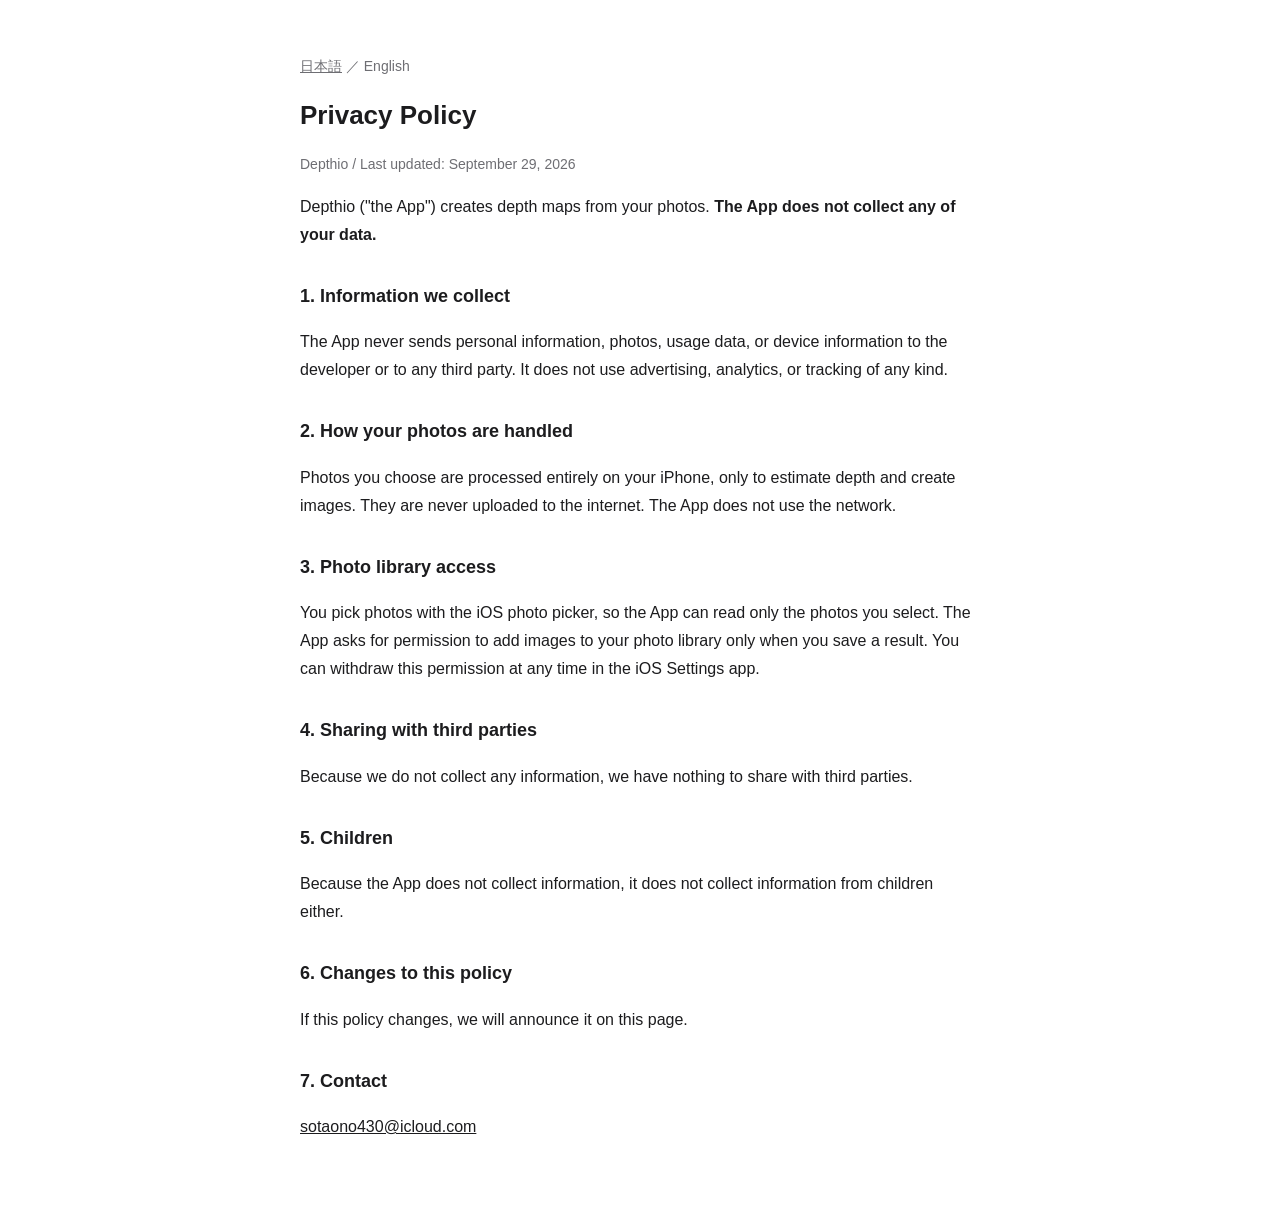
==== privacy-en.html @ c30cb239 "Add English privacy policy and support pages; language links Co-Authored-By: Claude Sonnet 5.5 <nore" ====
<!doctype html>
<html lang="en">
<head>
<meta charset="utf-8">
<meta name="viewport" content="width=device-width, initial-scale=1">
<title>Privacy Policy – Depthio</title>
<link rel="stylesheet" href="style.css">
</head>
<body>
<main>
<p class="sub"><a href="privacy.html">日本語</a> ／ English</p>
<h1>Privacy Policy</h1>
<p class="sub">Depthio / Last updated: September 29, 2026</p>

<p>Depthio ("the App") creates depth maps from your photos. <strong>The App does not collect any of your data.</strong></p>

<h2>1. Information we collect</h2>
<p>The App never sends personal information, photos, usage data, or device information to the developer or to any third party. It does not use advertising, analytics, or tracking of any kind.</p>

<h2>2. How your photos are handled</h2>
<p>Photos you choose are processed entirely on your iPhone, only to estimate depth and create images. They are never uploaded to the internet. The App does not use the network.</p>

<h2>3. Photo library access</h2>
<p>You pick photos with the iOS photo picker, so the App can read only the photos you select. The App asks for permission to add images to your photo library only when you save a result. You can withdraw this permission at any time in the iOS Settings app.</p>

<h2>4. Sharing with third parties</h2>
<p>Because we do not collect any information, we have nothing to share with third parties.</p>

<h2>5. Children</h2>
<p>Because the App does not collect information, it does not collect information from children either.</p>

<h2>6. Changes to this policy</h2>
<p>If this policy changes, we will announce it on this page.</p>

<h2>7. Contact</h2>
<p><a href="mailto:sotaono430@icloud.com">sotaono430@icloud.com</a></p>
</main>
</body>
</html>
---- style.css ----
:root { color-scheme: light dark; --bg: #ffffff; --fg: #1c1c1e; --sub: #6e6e73; --line: #e5e5ea; }
@media (prefers-color-scheme: dark) { :root { --bg: #0b0b0c; --fg: #f2f2f2; --sub: #8e8e93; --line: #2a2a2a; } }
body { margin: 0; background: var(--bg); color: var(--fg);
  font: 16px/1.75 -apple-system, BlinkMacSystemFont, "Hiragino Sans", sans-serif; }
main { max-width: 680px; margin: 0 auto; padding: 40px 20px 64px; }
h1 { font-size: 26px; margin: 0 0 4px; }
h2 { font-size: 18px; margin: 32px 0 8px; }
p, li { color: var(--fg); }
.sub { color: var(--sub); font-size: 14px; }
hr { border: 0; border-top: 1px solid var(--line); margin: 40px 0; }
a { color: inherit; }
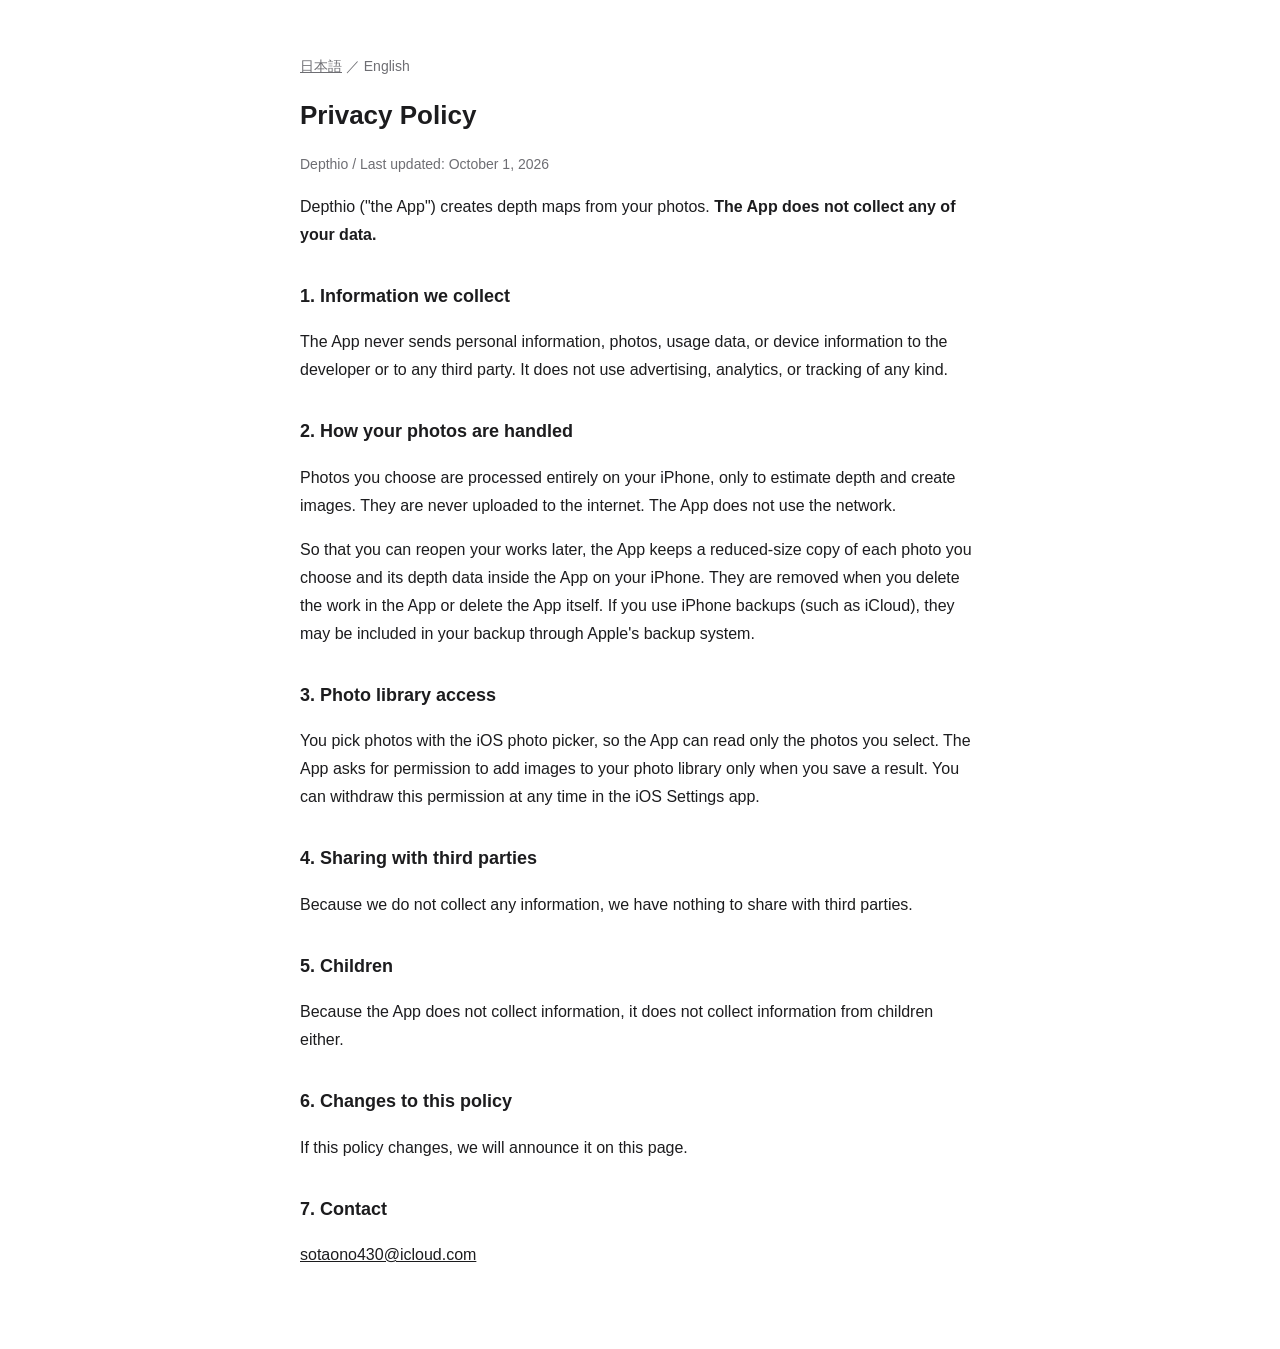
==== commit 2057a98a: "Privacy policy: note that a reduced copy of each photo and its depth data are kept inside the app Co" ====
--- a/privacy-en.html
+++ b/privacy-en.html
@@ -10,7 +10,7 @@
 <main>
 <p class="sub"><a href="privacy.html">日本語</a> ／ English</p>
 <h1>Privacy Policy</h1>
-<p class="sub">Depthio / Last updated: September 29, 2026</p>
+<p class="sub">Depthio / Last updated: October 1, 2026</p>
 
 <p>Depthio ("the App") creates depth maps from your photos. <strong>The App does not collect any of your data.</strong></p>
 
@@ -19,6 +19,7 @@
 
 <h2>2. How your photos are handled</h2>
 <p>Photos you choose are processed entirely on your iPhone, only to estimate depth and create images. They are never uploaded to the internet. The App does not use the network.</p>
+<p>So that you can reopen your works later, the App keeps a reduced-size copy of each photo you choose and its depth data inside the App on your iPhone. They are removed when you delete the work in the App or delete the App itself. If you use iPhone backups (such as iCloud), they may be included in your backup through Apple's backup system.</p>
 
 <h2>3. Photo library access</h2>
 <p>You pick photos with the iOS photo picker, so the App can read only the photos you select. The App asks for permission to add images to your photo library only when you save a result. You can withdraw this permission at any time in the iOS Settings app.</p>
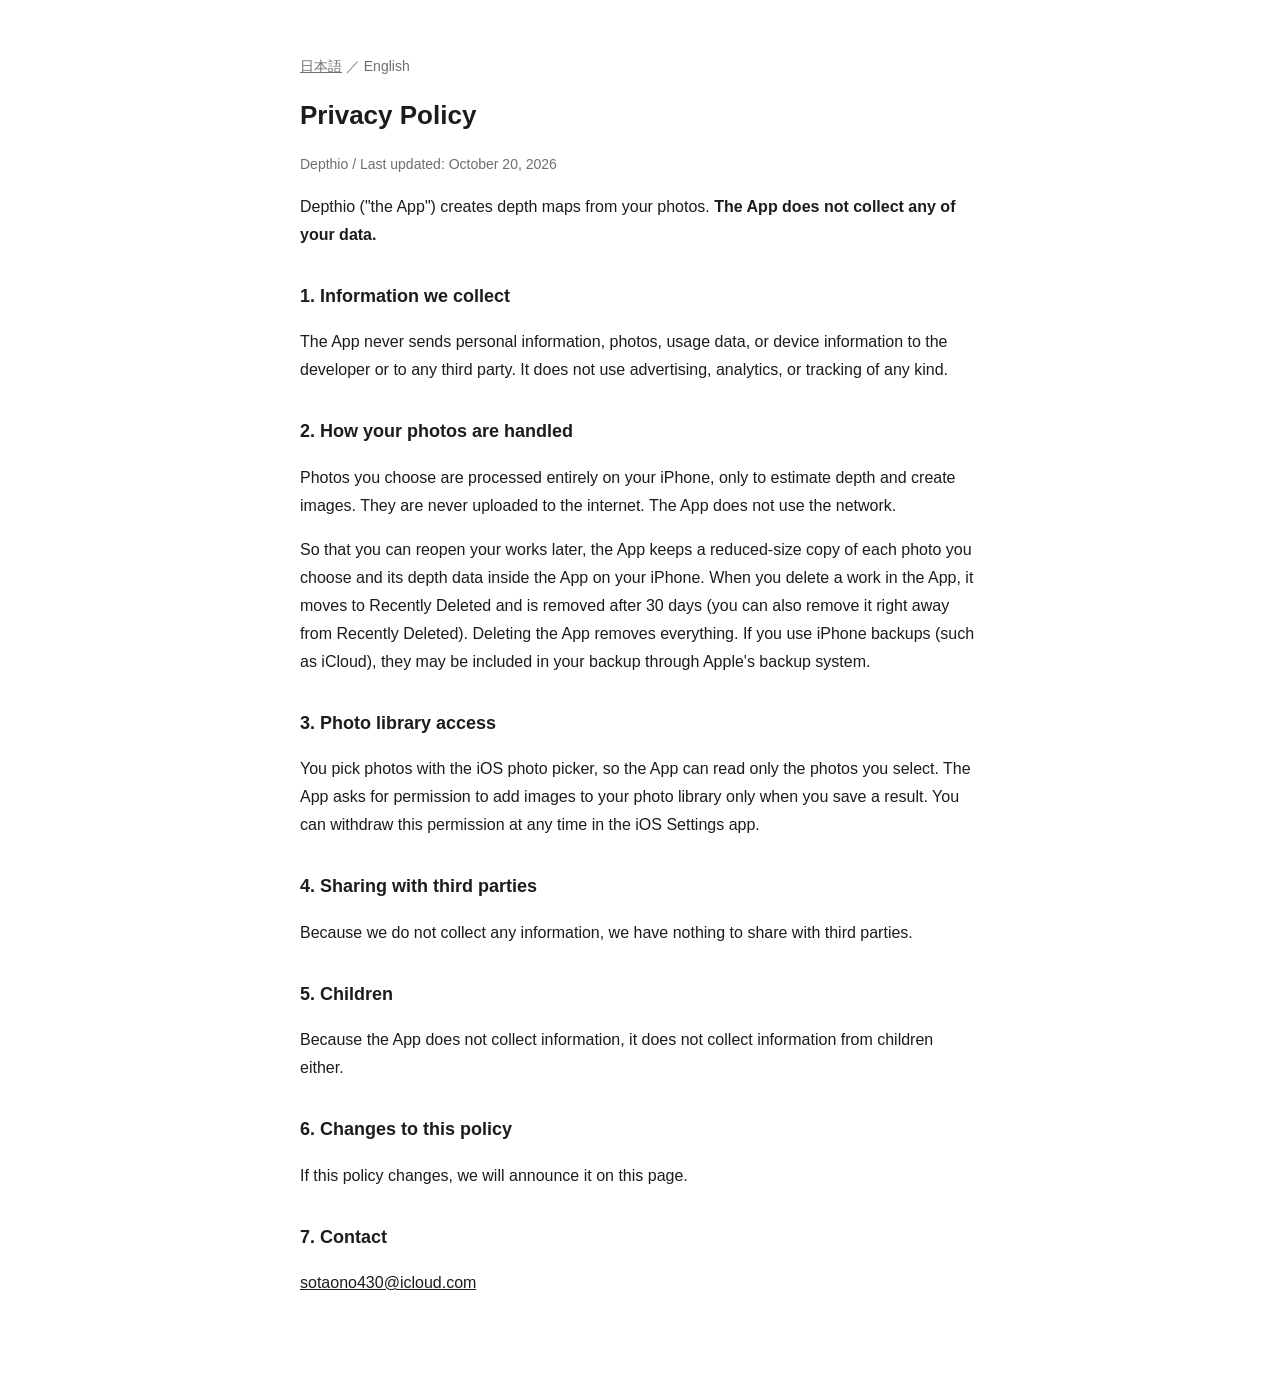
==== commit ed9db525: "Privacy policy: deleted works go to Recently Deleted for 30 days" ====
--- a/privacy-en.html
+++ b/privacy-en.html
@@ -10,7 +10,7 @@
 <main>
 <p class="sub"><a href="privacy.html">日本語</a> ／ English</p>
 <h1>Privacy Policy</h1>
-<p class="sub">Depthio / Last updated: October 1, 2026</p>
+<p class="sub">Depthio / Last updated: October 20, 2026</p>
 
 <p>Depthio ("the App") creates depth maps from your photos. <strong>The App does not collect any of your data.</strong></p>
 
@@ -19,7 +19,7 @@
 
 <h2>2. How your photos are handled</h2>
 <p>Photos you choose are processed entirely on your iPhone, only to estimate depth and create images. They are never uploaded to the internet. The App does not use the network.</p>
-<p>So that you can reopen your works later, the App keeps a reduced-size copy of each photo you choose and its depth data inside the App on your iPhone. They are removed when you delete the work in the App or delete the App itself. If you use iPhone backups (such as iCloud), they may be included in your backup through Apple's backup system.</p>
+<p>So that you can reopen your works later, the App keeps a reduced-size copy of each photo you choose and its depth data inside the App on your iPhone. When you delete a work in the App, it moves to Recently Deleted and is removed after 30 days (you can also remove it right away from Recently Deleted). Deleting the App removes everything. If you use iPhone backups (such as iCloud), they may be included in your backup through Apple's backup system.</p>
 
 <h2>3. Photo library access</h2>
 <p>You pick photos with the iOS photo picker, so the App can read only the photos you select. The App asks for permission to add images to your photo library only when you save a result. You can withdraw this permission at any time in the iOS Settings app.</p>
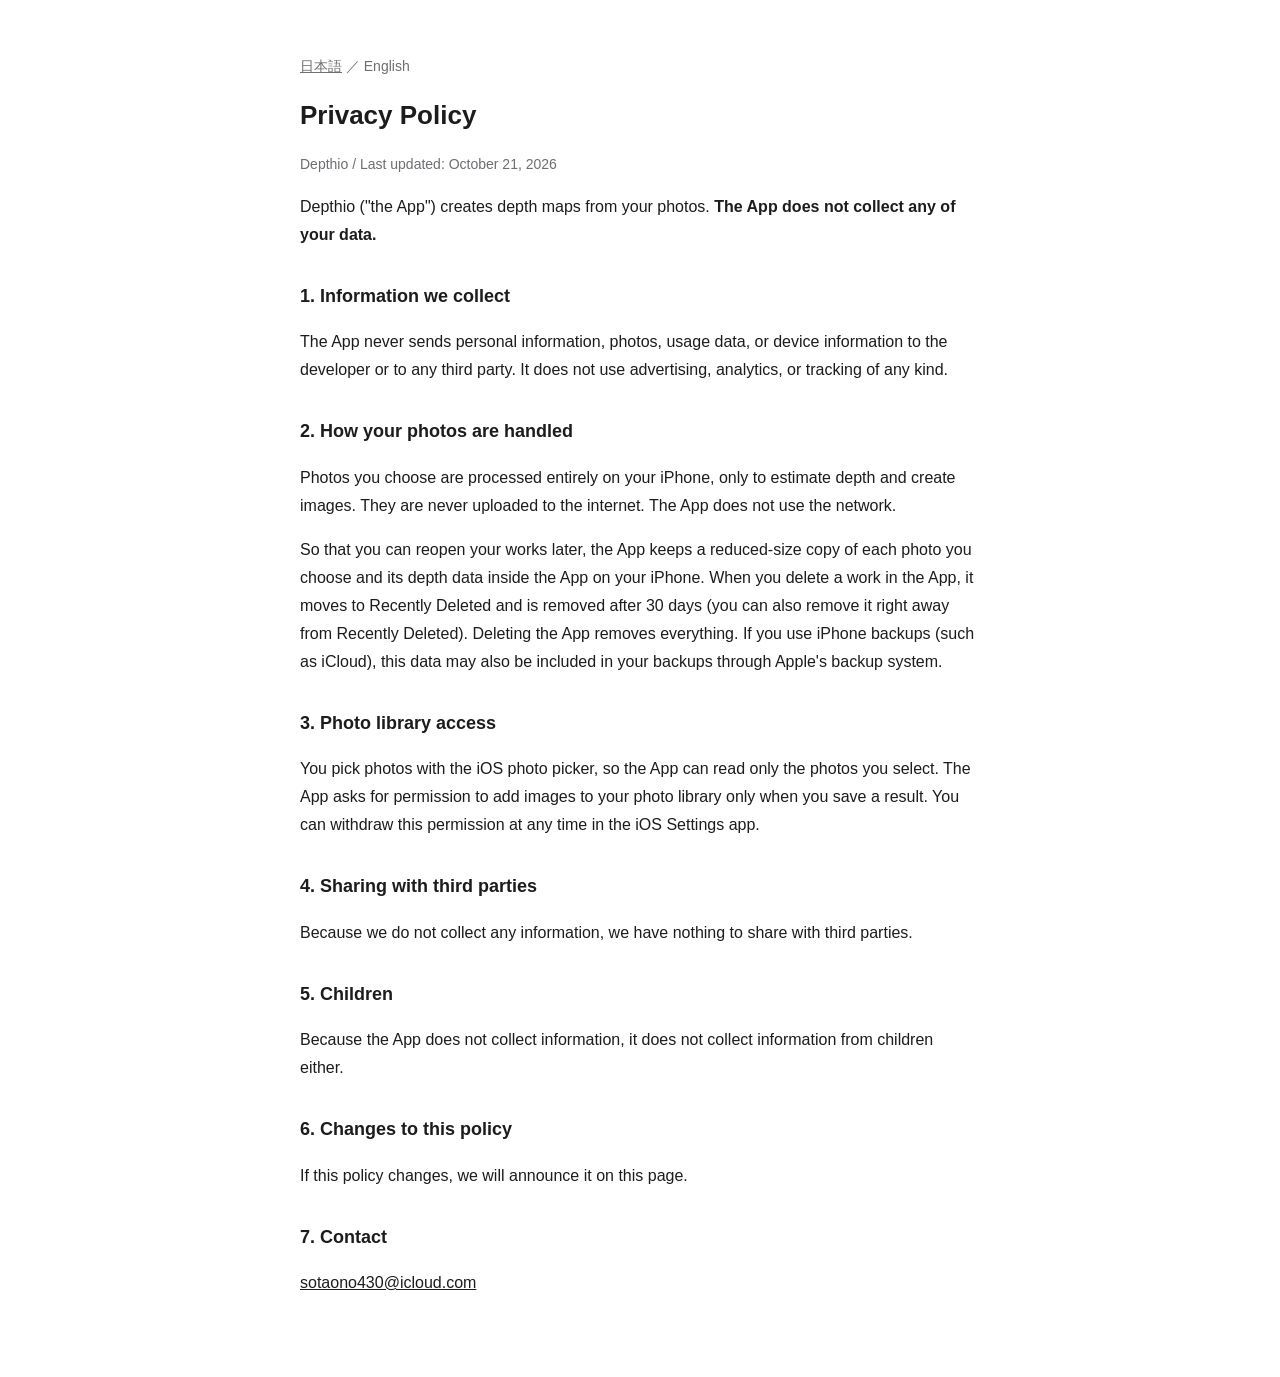
==== commit 2ec9d17f: "Support and privacy pages: wording fixes, Japanese FAQ on processing time, backup sentence names wha" ====
--- a/privacy-en.html
+++ b/privacy-en.html
@@ -10,7 +10,7 @@
 <main>
 <p class="sub"><a href="privacy.html">日本語</a> ／ English</p>
 <h1>Privacy Policy</h1>
-<p class="sub">Depthio / Last updated: October 20, 2026</p>
+<p class="sub">Depthio / Last updated: October 21, 2026</p>
 
 <p>Depthio ("the App") creates depth maps from your photos. <strong>The App does not collect any of your data.</strong></p>
 
@@ -19,7 +19,7 @@
 
 <h2>2. How your photos are handled</h2>
 <p>Photos you choose are processed entirely on your iPhone, only to estimate depth and create images. They are never uploaded to the internet. The App does not use the network.</p>
-<p>So that you can reopen your works later, the App keeps a reduced-size copy of each photo you choose and its depth data inside the App on your iPhone. When you delete a work in the App, it moves to Recently Deleted and is removed after 30 days (you can also remove it right away from Recently Deleted). Deleting the App removes everything. If you use iPhone backups (such as iCloud), they may be included in your backup through Apple's backup system.</p>
+<p>So that you can reopen your works later, the App keeps a reduced-size copy of each photo you choose and its depth data inside the App on your iPhone. When you delete a work in the App, it moves to Recently Deleted and is removed after 30 days (you can also remove it right away from Recently Deleted). Deleting the App removes everything. If you use iPhone backups (such as iCloud), this data may also be included in your backups through Apple's backup system.</p>
 
 <h2>3. Photo library access</h2>
 <p>You pick photos with the iOS photo picker, so the App can read only the photos you select. The App asks for permission to add images to your photo library only when you save a result. You can withdraw this permission at any time in the iOS Settings app.</p>
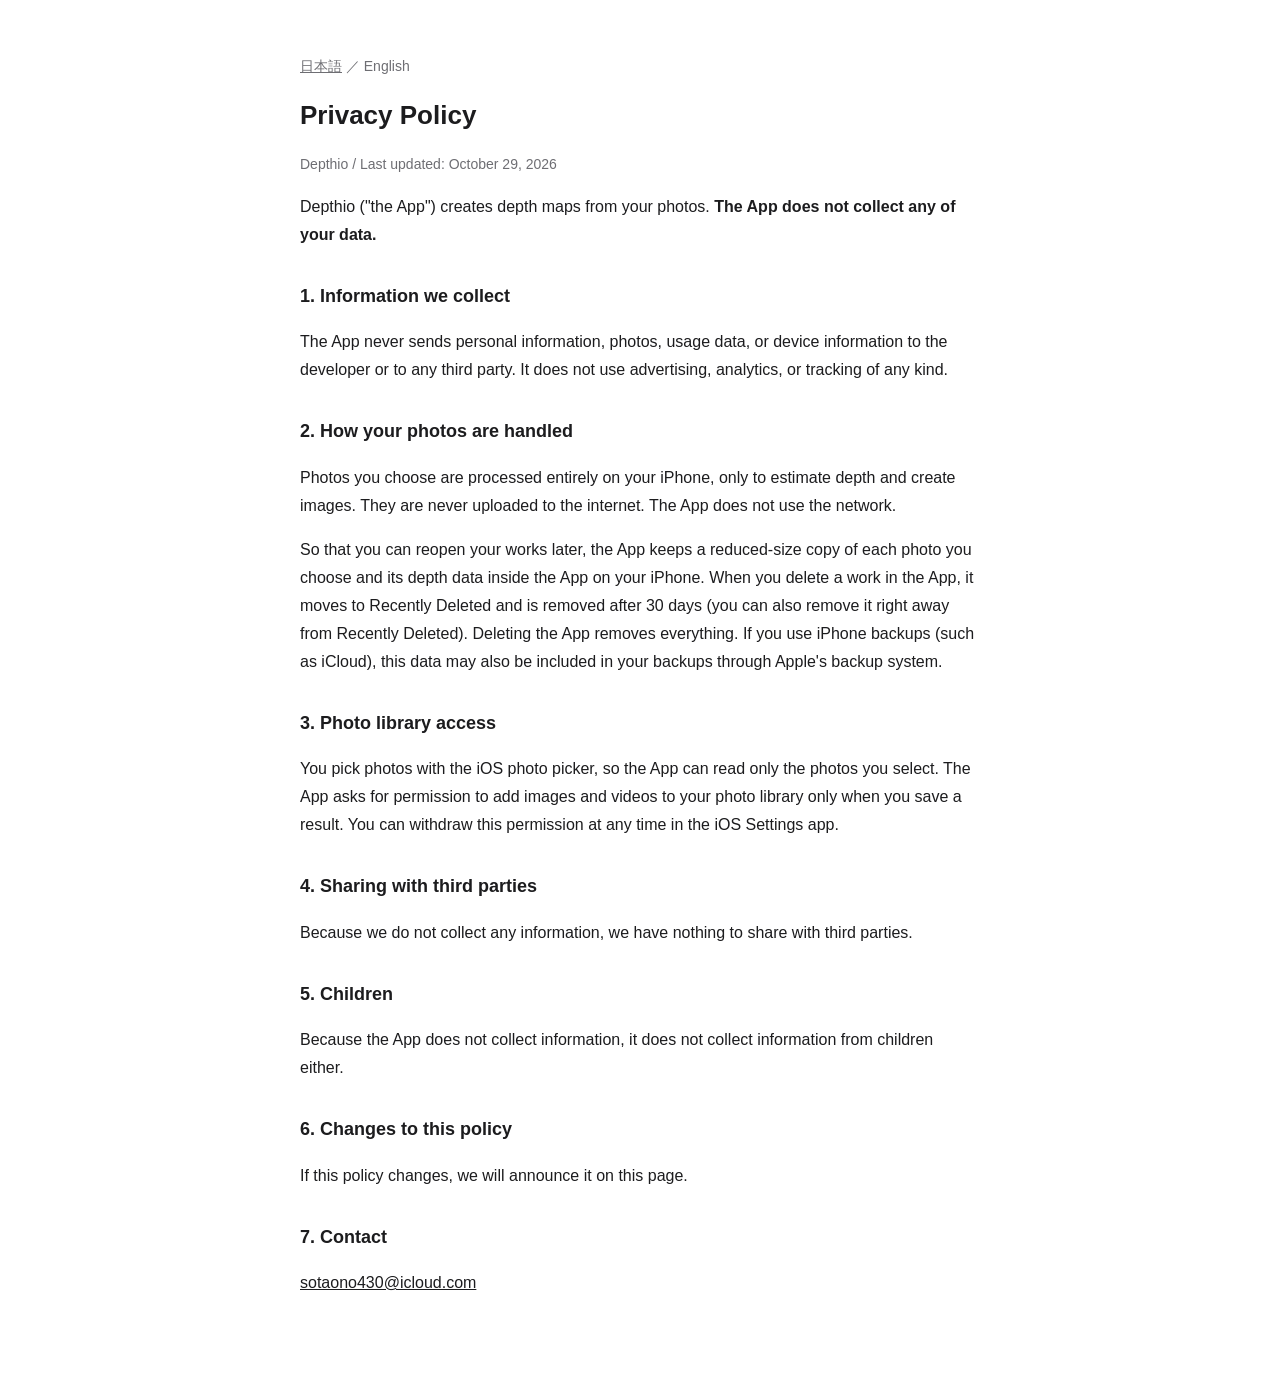
==== commit 367816c8: "Privacy policy: the photo library permission is for saving images and videos (updated 2026-10-29) Co" ====
--- a/privacy-en.html
+++ b/privacy-en.html
@@ -10,7 +10,7 @@
 <main>
 <p class="sub"><a href="privacy.html">日本語</a> ／ English</p>
 <h1>Privacy Policy</h1>
-<p class="sub">Depthio / Last updated: October 21, 2026</p>
+<p class="sub">Depthio / Last updated: October 29, 2026</p>
 
 <p>Depthio ("the App") creates depth maps from your photos. <strong>The App does not collect any of your data.</strong></p>
 
@@ -22,7 +22,7 @@
 <p>So that you can reopen your works later, the App keeps a reduced-size copy of each photo you choose and its depth data inside the App on your iPhone. When you delete a work in the App, it moves to Recently Deleted and is removed after 30 days (you can also remove it right away from Recently Deleted). Deleting the App removes everything. If you use iPhone backups (such as iCloud), this data may also be included in your backups through Apple's backup system.</p>
 
 <h2>3. Photo library access</h2>
-<p>You pick photos with the iOS photo picker, so the App can read only the photos you select. The App asks for permission to add images to your photo library only when you save a result. You can withdraw this permission at any time in the iOS Settings app.</p>
+<p>You pick photos with the iOS photo picker, so the App can read only the photos you select. The App asks for permission to add images and videos to your photo library only when you save a result. You can withdraw this permission at any time in the iOS Settings app.</p>
 
 <h2>4. Sharing with third parties</h2>
 <p>Because we do not collect any information, we have nothing to share with third parties.</p>
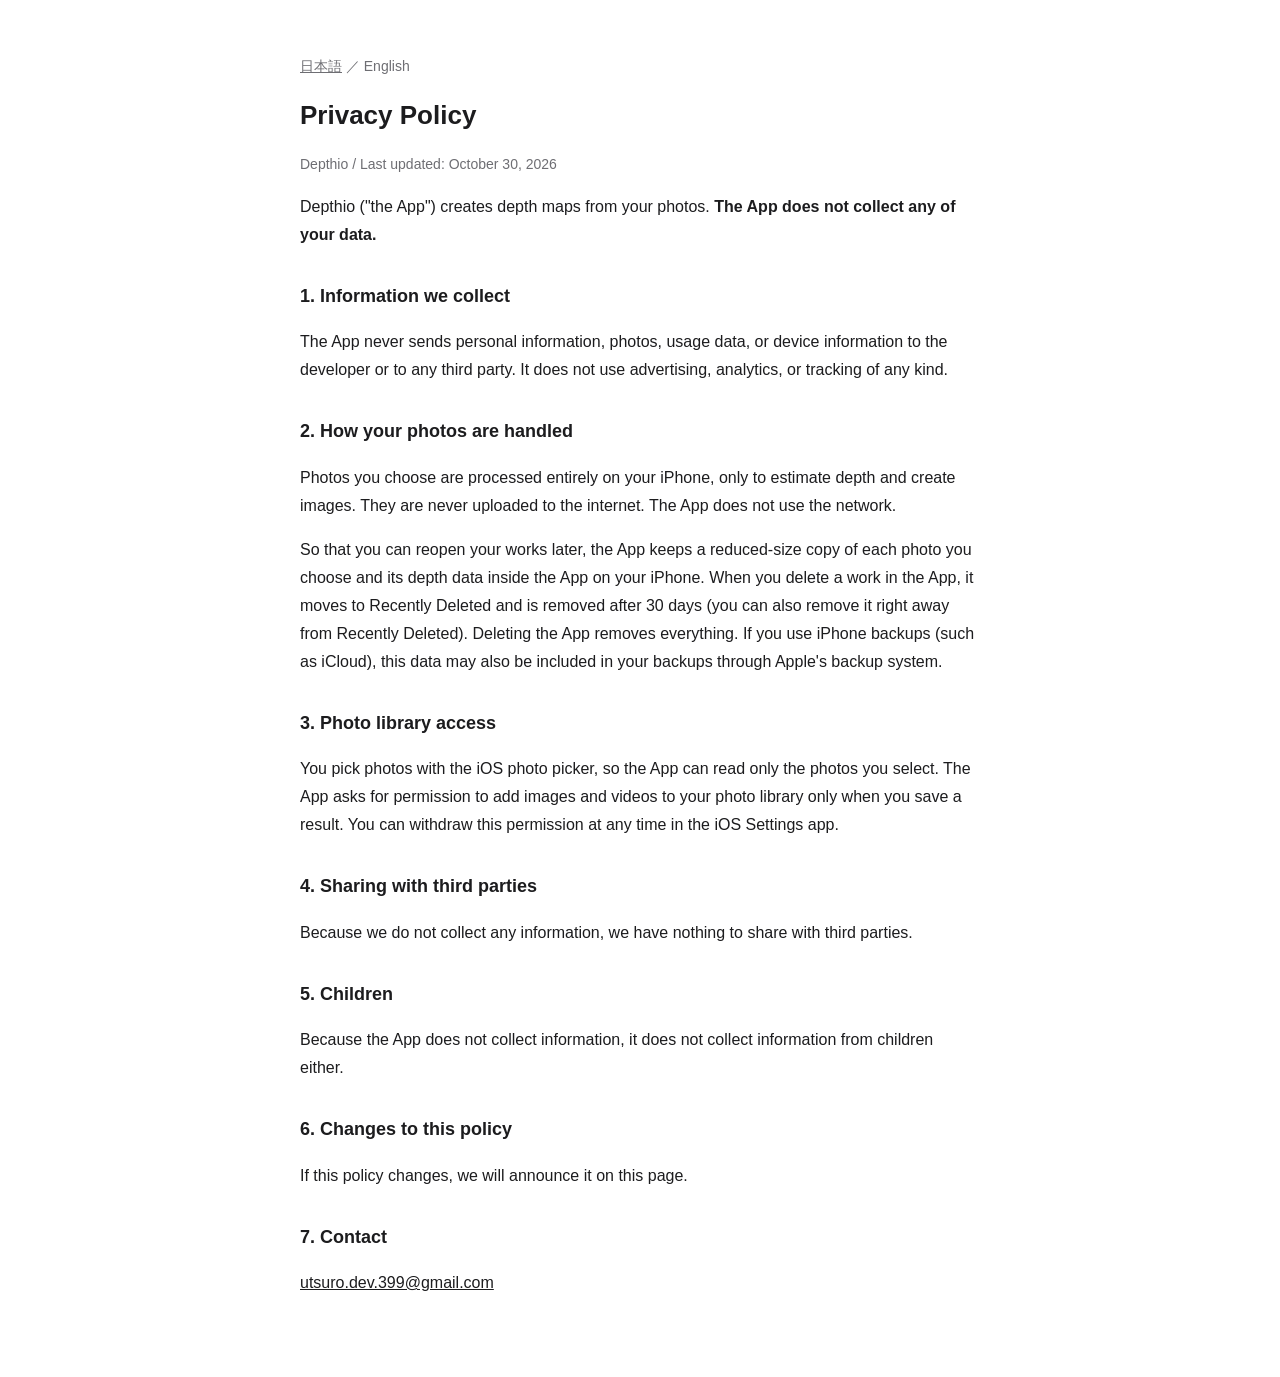
==== commit ead0709a: "English pages: new contact address; privacy policy updated 2026-10-30 Co-Authored-By: Claude Opus 5." ====
--- a/privacy-en.html
+++ b/privacy-en.html
@@ -10,7 +10,7 @@
 <main>
 <p class="sub"><a href="privacy.html">日本語</a> ／ English</p>
 <h1>Privacy Policy</h1>
-<p class="sub">Depthio / Last updated: October 29, 2026</p>
+<p class="sub">Depthio / Last updated: October 30, 2026</p>
 
 <p>Depthio ("the App") creates depth maps from your photos. <strong>The App does not collect any of your data.</strong></p>
 
@@ -34,7 +34,7 @@
 <p>If this policy changes, we will announce it on this page.</p>
 
 <h2>7. Contact</h2>
-<p><a href="mailto:sotaono430@icloud.com">sotaono430@icloud.com</a></p>
+<p><a href="mailto:utsuro.dev.399@gmail.com">utsuro.dev.399@gmail.com</a></p>
 </main>
 </body>
 </html>
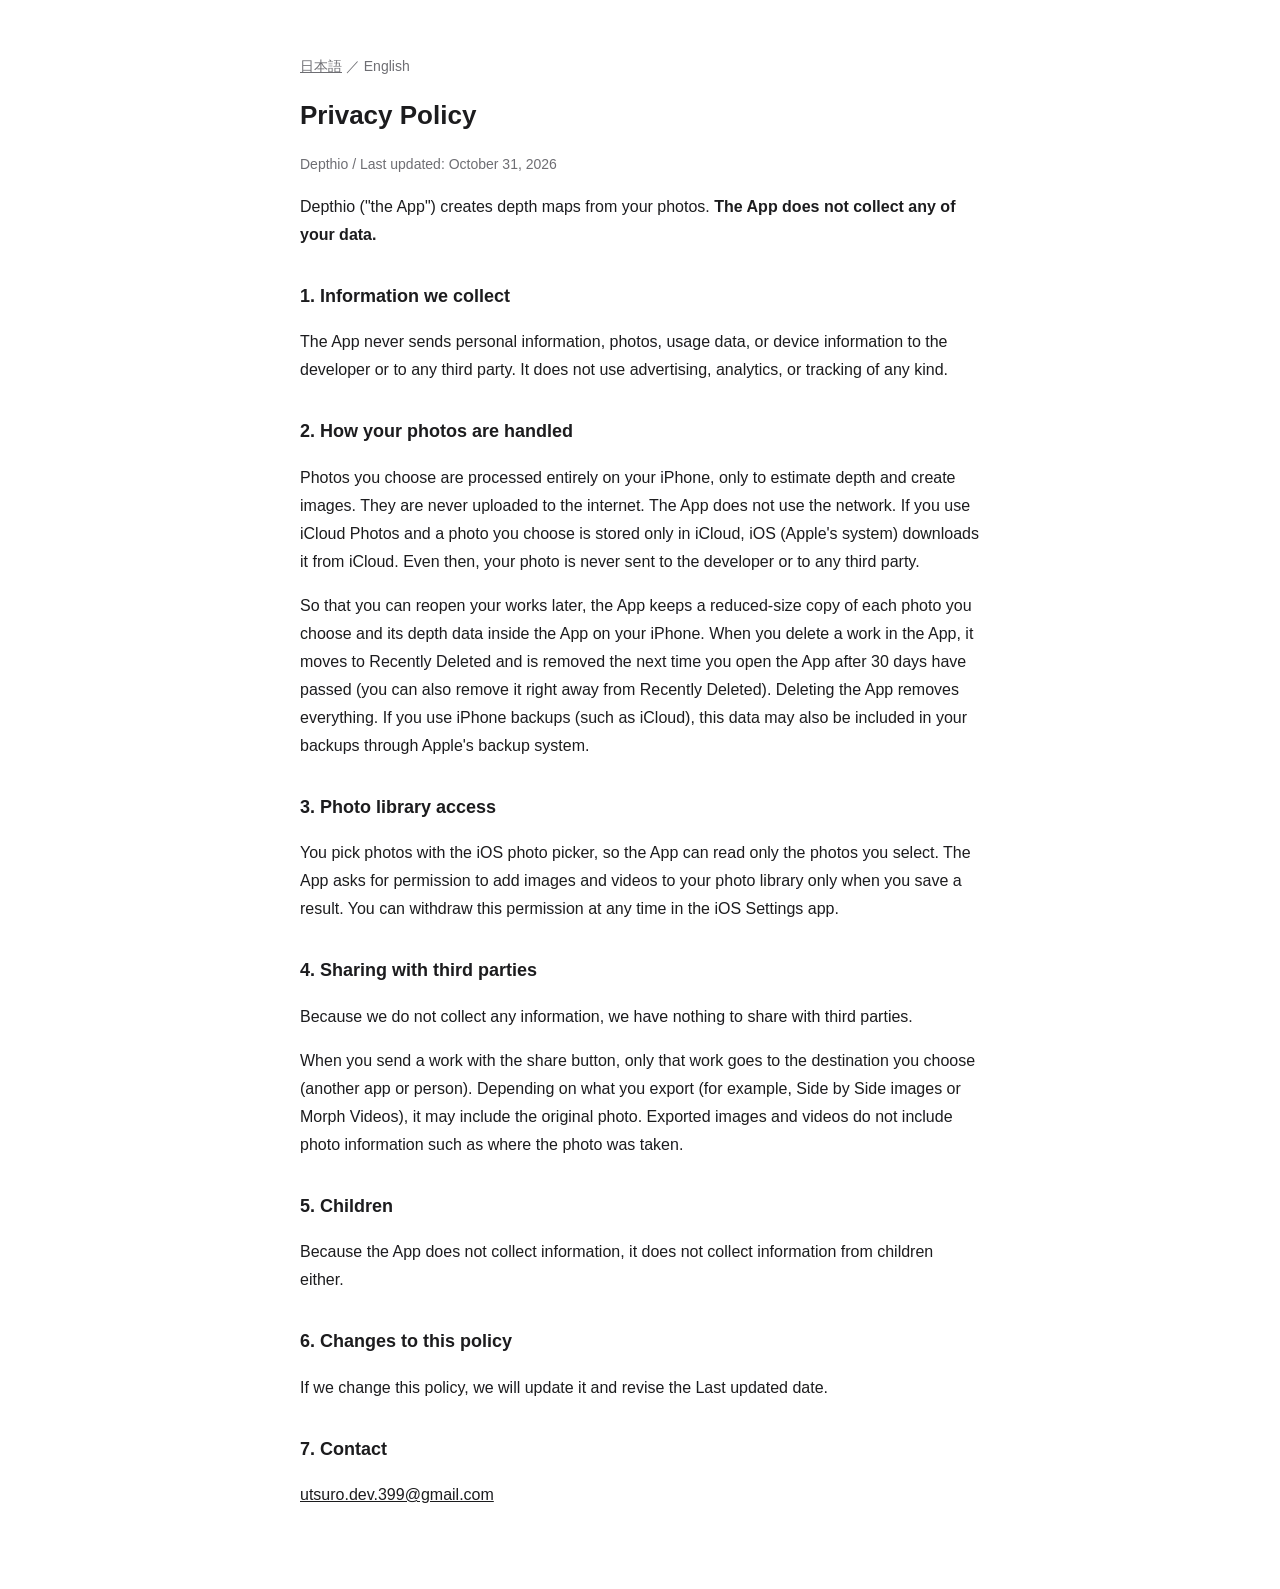
==== commit 159d4bbc: "Privacy policy (updated 2026-10-31): Recently Deleted timing, what sharing sends, iCloud Photos down" ====
--- a/privacy-en.html
+++ b/privacy-en.html
@@ -10,7 +10,7 @@
 <main>
 <p class="sub"><a href="privacy.html">日本語</a> ／ English</p>
 <h1>Privacy Policy</h1>
-<p class="sub">Depthio / Last updated: October 30, 2026</p>
+<p class="sub">Depthio / Last updated: October 31, 2026</p>
 
 <p>Depthio ("the App") creates depth maps from your photos. <strong>The App does not collect any of your data.</strong></p>
 
@@ -18,20 +18,21 @@
 <p>The App never sends personal information, photos, usage data, or device information to the developer or to any third party. It does not use advertising, analytics, or tracking of any kind.</p>
 
 <h2>2. How your photos are handled</h2>
-<p>Photos you choose are processed entirely on your iPhone, only to estimate depth and create images. They are never uploaded to the internet. The App does not use the network.</p>
-<p>So that you can reopen your works later, the App keeps a reduced-size copy of each photo you choose and its depth data inside the App on your iPhone. When you delete a work in the App, it moves to Recently Deleted and is removed after 30 days (you can also remove it right away from Recently Deleted). Deleting the App removes everything. If you use iPhone backups (such as iCloud), this data may also be included in your backups through Apple's backup system.</p>
+<p>Photos you choose are processed entirely on your iPhone, only to estimate depth and create images. They are never uploaded to the internet. The App does not use the network. If you use iCloud Photos and a photo you choose is stored only in iCloud, iOS (Apple's system) downloads it from iCloud. Even then, your photo is never sent to the developer or to any third party.</p>
+<p>So that you can reopen your works later, the App keeps a reduced-size copy of each photo you choose and its depth data inside the App on your iPhone. When you delete a work in the App, it moves to Recently Deleted and is removed the next time you open the App after 30 days have passed (you can also remove it right away from Recently Deleted). Deleting the App removes everything. If you use iPhone backups (such as iCloud), this data may also be included in your backups through Apple's backup system.</p>
 
 <h2>3. Photo library access</h2>
 <p>You pick photos with the iOS photo picker, so the App can read only the photos you select. The App asks for permission to add images and videos to your photo library only when you save a result. You can withdraw this permission at any time in the iOS Settings app.</p>
 
 <h2>4. Sharing with third parties</h2>
 <p>Because we do not collect any information, we have nothing to share with third parties.</p>
+<p>When you send a work with the share button, only that work goes to the destination you choose (another app or person). Depending on what you export (for example, Side by Side images or Morph Videos), it may include the original photo. Exported images and videos do not include photo information such as where the photo was taken.</p>
 
 <h2>5. Children</h2>
 <p>Because the App does not collect information, it does not collect information from children either.</p>
 
 <h2>6. Changes to this policy</h2>
-<p>If this policy changes, we will announce it on this page.</p>
+<p>If we change this policy, we will update it and revise the Last updated date.</p>
 
 <h2>7. Contact</h2>
 <p><a href="mailto:utsuro.dev.399@gmail.com">utsuro.dev.399@gmail.com</a></p>
